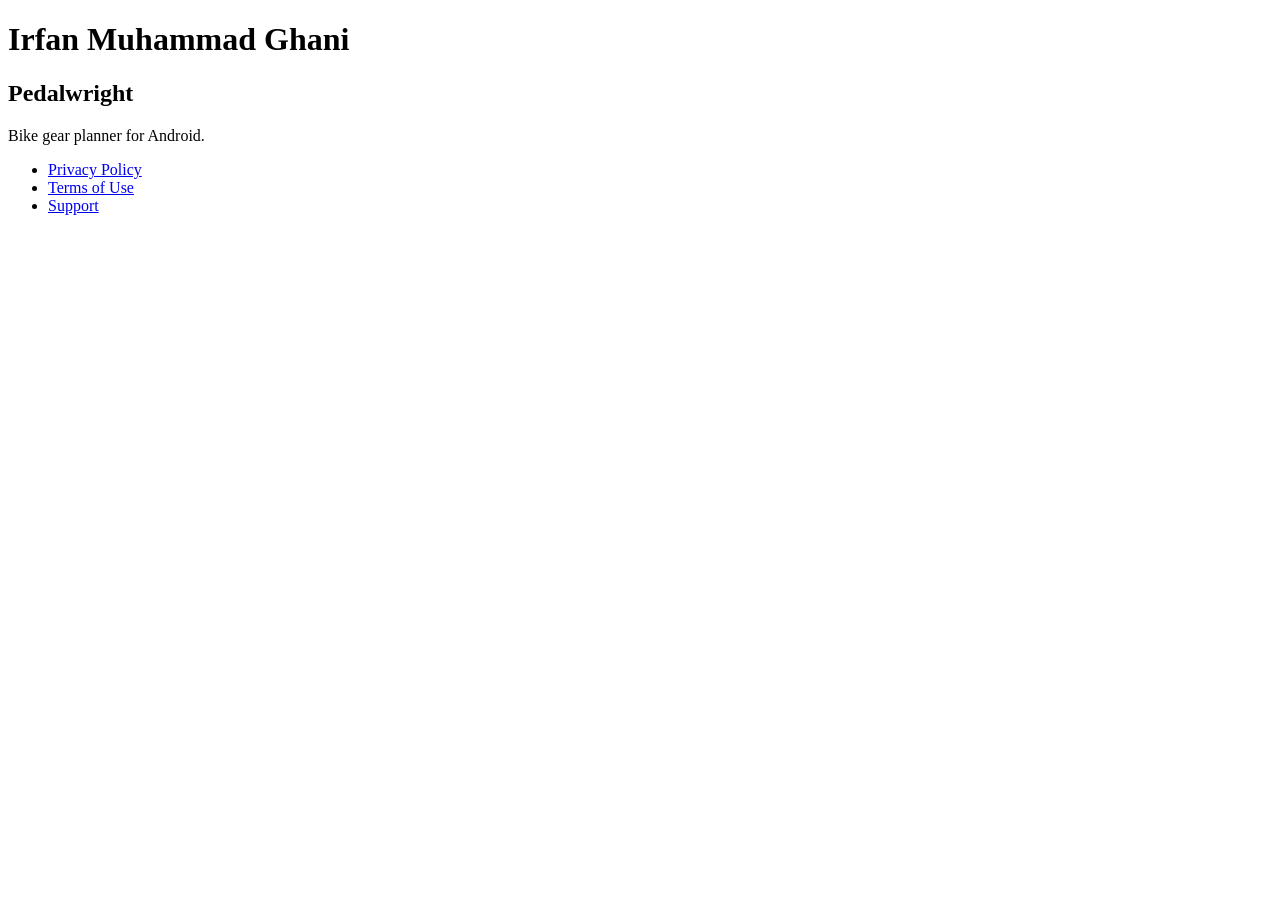
==== index.html @ b53b1fc2 "app-ads.txt and a small developer page Co-Authored-By: Claude Sonnet 5.5 <noreply@anthropic.com>" ====
<!doctype html>
<html lang="en">
<head>
<meta charset="utf-8">
<meta name="viewport" content="width=device-width, initial-scale=1">
<title>Irfan Muhammad Ghani: apps</title>
</head>
<body>
<h1>Irfan Muhammad Ghani</h1>
<h2>Pedalwright</h2>
<p>Bike gear planner for Android.</p>
<ul>
<li><a href="https://www.kangghani.com/p/pedalwright-privacy.html">Privacy Policy</a></li>
<li><a href="https://www.kangghani.com/p/pedalwright-terms.html">Terms of Use</a></li>
<li><a href="https://www.kangghani.com/p/pedalwright-support.html">Support</a></li>
</ul>
</body>
</html>
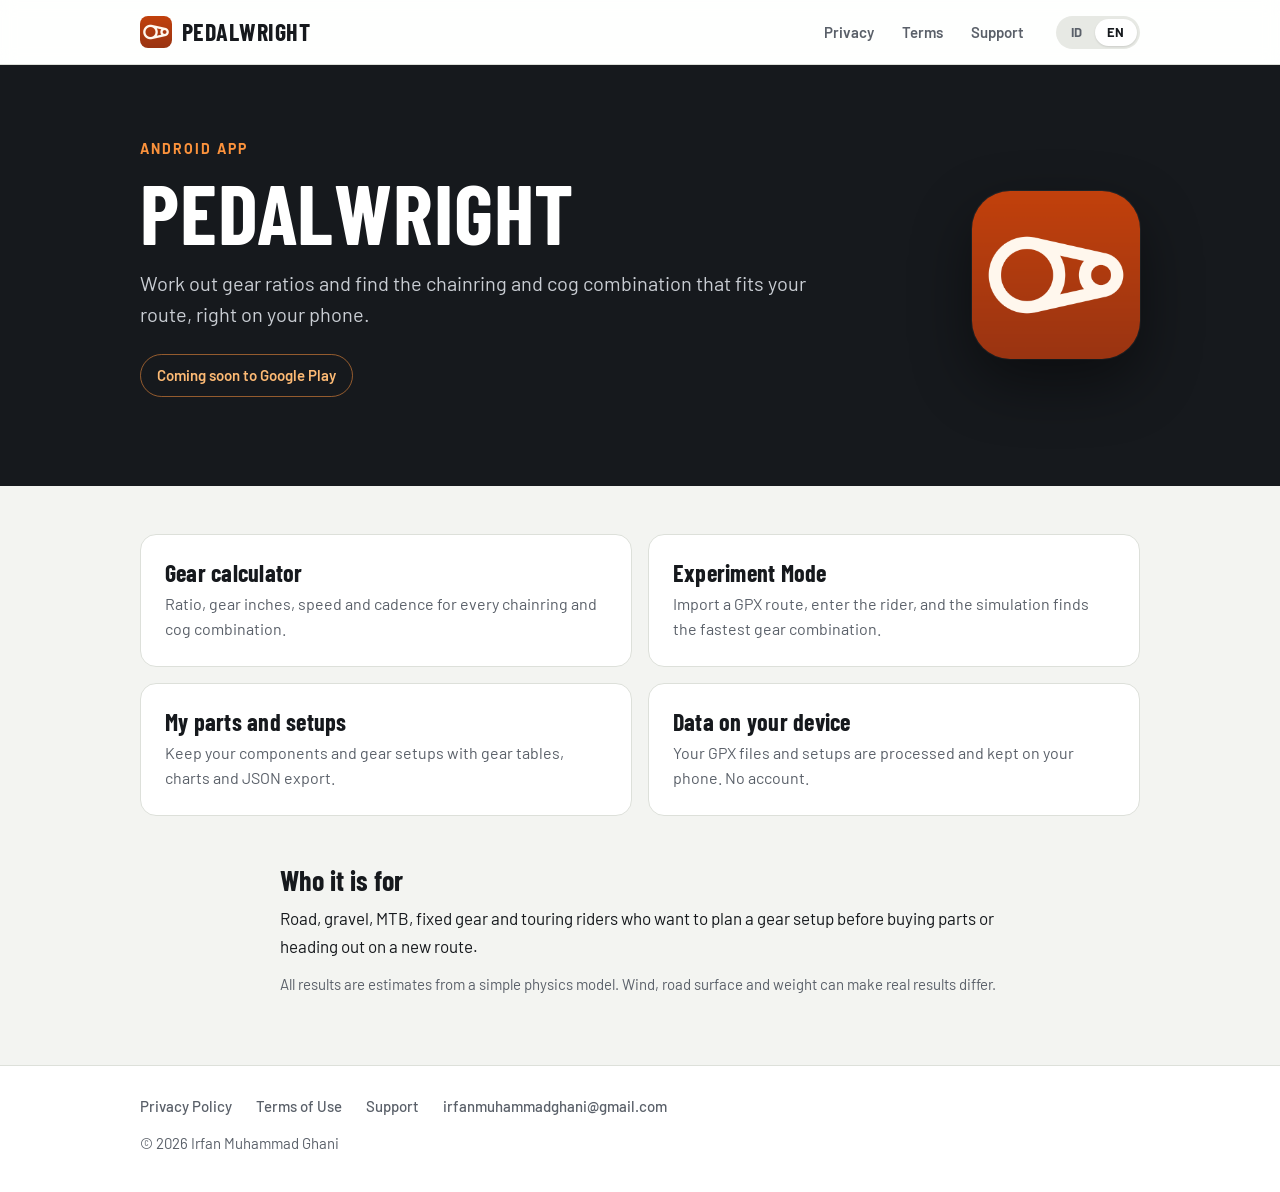
==== commit 6af45531: "Developer site: Pedalwright page, privacy, terms and support Built from the store drafts by tool/sit" ====
--- a/index.html
+++ b/index.html
@@ -3,16 +3,75 @@
 <head>
 <meta charset="utf-8">
 <meta name="viewport" content="width=device-width, initial-scale=1">
-<title>Irfan Muhammad Ghani: apps</title>
+<title>Pedalwright: Bike Gear Planner</title>
+<meta name="description" content="Calculate gear ratios and find the chainring and cog combination for a GPX route.">
+<meta name="theme-color" content="#16191D">
+<link rel="icon" href="/assets/icon.png" type="image/png">
+<link rel="canonical" href="https://img88.github.io/">
+<link rel="preload" href="/assets/fonts/Barlow-Regular.ttf" as="font" type="font/ttf" crossorigin>
+<link rel="stylesheet" href="/assets/site.css">
+<script src="/assets/site.js" defer></script>
 </head>
-<body>
-<h1>Irfan Muhammad Ghani</h1>
-<h2>Pedalwright</h2>
-<p>Bike gear planner for Android.</p>
-<ul>
-<li><a href="https://www.kangghani.com/p/pedalwright-privacy.html">Privacy Policy</a></li>
-<li><a href="https://www.kangghani.com/p/pedalwright-terms.html">Terms of Use</a></li>
-<li><a href="https://www.kangghani.com/p/pedalwright-support.html">Support</a></li>
-</ul>
+<body class="landing">
+<header class="top">
+  <div class="wrap bar">
+    <a class="brand" href="/"><img src="/assets/icon.png" alt="" width="32" height="32"><span>Pedalwright</span></a>
+    <nav aria-label="Main">
+      <a href="/pedalwright/privacy/"><span data-l="id">Privasi</span><span data-l="en">Privacy</span></a>
+      <a href="/pedalwright/terms/"><span data-l="id">Syarat</span><span data-l="en">Terms</span></a>
+      <a href="/pedalwright/support/"><span data-l="id">Dukungan</span><span data-l="en">Support</span></a>
+    </nav>
+    <div class="lang" role="group" aria-label="Language">
+      <button type="button" data-set="id">ID</button><button type="button" data-set="en">EN</button>
+    </div>
+  </div>
+</header>
+<main>
+  <section class="hero">
+    <div class="wrap hero-grid">
+      <div>
+        <p class="eyebrow"><span data-l="id">Aplikasi Android</span><span data-l="en">Android app</span></p>
+        <h1>Pedalwright</h1>
+        <p class="lead"><span data-l="id">Hitung rasio gir dan cari kombinasi chainring dan cog yang paling pas untuk rute Anda, langsung di ponsel.</span><span data-l="en">Work out gear ratios and find the chainring and cog combination that fits your route, right on your phone.</span></p>
+        <p><span class="badge"><span data-l="id">Segera di Google Play</span><span data-l="en">Coming soon to Google Play</span></span></p>
+      </div>
+      <img class="hero-icon" src="/assets/icon.png" alt="Pedalwright" width="168" height="168">
+    </div>
+  </section>
+  <section class="wrap features" aria-label="Features">
+    <article class="feature">
+      <h3><span data-l="id">Kalkulator gir</span><span data-l="en">Gear calculator</span></h3>
+      <p><span data-l="id">Rasio, gear inches, kecepatan, dan cadence untuk setiap kombinasi chainring dan cog.</span><span data-l="en">Ratio, gear inches, speed and cadence for every chainring and cog combination.</span></p>
+    </article>
+    <article class="feature">
+      <h3><span data-l="id">Experiment Mode</span><span data-l="en">Experiment Mode</span></h3>
+      <p><span data-l="id">Impor rute GPX, isi data pengendara, dan simulasi menunjukkan kombinasi gir tercepat.</span><span data-l="en">Import a GPX route, enter the rider, and the simulation finds the fastest gear combination.</span></p>
+    </article>
+    <article class="feature">
+      <h3><span data-l="id">Part dan setup saya</span><span data-l="en">My parts and setups</span></h3>
+      <p><span data-l="id">Simpan komponen dan setelan gir lengkap dengan tabel gir, grafik, dan ekspor JSON.</span><span data-l="en">Keep your components and gear setups with gear tables, charts and JSON export.</span></p>
+    </article>
+    <article class="feature">
+      <h3><span data-l="id">Data di perangkat</span><span data-l="en">Data on your device</span></h3>
+      <p><span data-l="id">File GPX dan setelan Anda diproses dan disimpan di ponsel. Tanpa akun.</span><span data-l="en">Your GPX files and setups are processed and kept on your phone. No account.</span></p>
+    </article>
+  </section>
+  <section class="wrap who">
+    <h2><span data-l="id">Untuk siapa</span><span data-l="en">Who it is for</span></h2>
+    <p><span data-l="id">Pesepeda jalan raya, gravel, MTB, fixed gear, dan touring yang ingin merencanakan setelan gir sebelum membeli komponen atau berangkat ke rute baru.</span><span data-l="en">Road, gravel, MTB, fixed gear and touring riders who want to plan a gear setup before buying parts or heading out on a new route.</span></p>
+    <p class="note"><span data-l="id">Semua hasil adalah perkiraan dari model fisika sederhana. Angin, permukaan jalan, dan berat bisa membuat hasil nyata berbeda.</span><span data-l="en">All results are estimates from a simple physics model. Wind, road surface and weight can make real results differ.</span></p>
+  </section>
+</main>
+<footer class="foot">
+  <div class="wrap">
+    <div class="foot-links">
+      <a href="/pedalwright/privacy/"><span data-l="id">Kebijakan Privasi</span><span data-l="en">Privacy Policy</span></a>
+      <a href="/pedalwright/terms/"><span data-l="id">Syarat Penggunaan</span><span data-l="en">Terms of Use</span></a>
+      <a href="/pedalwright/support/"><span data-l="id">Dukungan</span><span data-l="en">Support</span></a>
+      <a href="mailto:irfanmuhammadghani@gmail.com">irfanmuhammadghani@gmail.com</a>
+    </div>
+    <p>&copy; 2026 Irfan Muhammad Ghani</p>
+  </div>
+</footer>
 </body>
 </html>
--- a/assets/site.css
+++ b/assets/site.css
@@ -0,0 +1,116 @@
+@font-face { font-family: "Barlow"; font-weight: 400; font-display: swap; src: url("/assets/fonts/Barlow-Regular.ttf") format("truetype"); }
+@font-face { font-family: "Barlow"; font-weight: 500; font-display: swap; src: url("/assets/fonts/Barlow-Medium.ttf") format("truetype"); }
+@font-face { font-family: "Barlow"; font-weight: 600; font-display: swap; src: url("/assets/fonts/Barlow-SemiBold.ttf") format("truetype"); }
+@font-face { font-family: "Barlow"; font-weight: 700; font-display: swap; src: url("/assets/fonts/Barlow-Bold.ttf") format("truetype"); }
+@font-face { font-family: "Barlow Condensed"; font-weight: 700; font-display: swap; src: url("/assets/fonts/BarlowCondensed-Bold.ttf") format("truetype"); }
+
+:root {
+  --bg: #F3F4F1;
+  --card: #FFFFFF;
+  --border: #DDE0DA;
+  --text: #16191D;
+  --muted: #5A6069;
+  --accent: #C2410C;
+  --accent-dark: #9A3412;
+  --accent-soft: #FFEDD5;
+  --accent-bright: #FB923C;
+  --dark: #16191D;
+  --dark-2: #23282E;
+  --on-dark: #C9CDD3;
+  --soft: #F7F8F5;
+  --radius: 16px;
+  --body: "Barlow", system-ui, -apple-system, "Segoe UI", Roboto, sans-serif;
+  --display: "Barlow Condensed", "Barlow", system-ui, sans-serif;
+}
+
+* { box-sizing: border-box; }
+html { -webkit-text-size-adjust: 100%; }
+body {
+  margin: 0;
+  background: var(--bg);
+  color: var(--text);
+  font: 400 17px/1.65 var(--body);
+  -webkit-font-smoothing: antialiased;
+}
+
+/* Language: both stay visible until the script picks one. */
+html[data-lang="id"] [data-l="en"],
+html[data-lang="en"] [data-l="id"] { display: none; }
+
+a { color: var(--accent); text-underline-offset: 3px; }
+a:hover { color: var(--accent-dark); }
+a:focus-visible, button:focus-visible { outline: 3px solid var(--accent-bright); outline-offset: 2px; border-radius: 6px; }
+
+.wrap { width: 100%; max-width: 1040px; margin: 0 auto; padding: 0 20px; }
+
+/* Top bar */
+.top { position: sticky; top: 0; z-index: 10; background: rgba(255,255,255,.92); backdrop-filter: blur(8px); border-bottom: 1px solid var(--border); }
+.bar { display: flex; align-items: center; gap: 20px; min-height: 64px; }
+.brand { display: flex; align-items: center; gap: 10px; color: var(--text); text-decoration: none; font: 700 24px/1 var(--display); letter-spacing: .02em; text-transform: uppercase; margin-right: auto; }
+.brand img { border-radius: 8px; display: block; }
+.bar nav { display: flex; gap: 4px; }
+.bar nav a { padding: 8px 12px; border-radius: 10px; color: var(--muted); text-decoration: none; font-weight: 600; font-size: 15px; }
+.bar nav a:hover { background: var(--soft); color: var(--text); }
+.bar nav a[aria-current="page"] { color: var(--accent); background: var(--accent-soft); }
+.lang { display: inline-flex; background: #E7E9E4; border-radius: 999px; padding: 3px; }
+.lang button { border: 0; background: transparent; color: var(--muted); font: 700 13px/1 var(--body); letter-spacing: .04em; padding: 7px 12px; border-radius: 999px; cursor: pointer; }
+.lang button[aria-pressed="true"] { background: var(--card); color: var(--text); box-shadow: 0 1px 2px rgba(0,0,0,.12); }
+
+/* Landing */
+.hero { background: var(--dark); color: #fff; }
+.hero-grid { display: grid; grid-template-columns: 1fr auto; align-items: center; gap: 40px; padding-top: 72px; padding-bottom: 72px; }
+.eyebrow { margin: 0 0 12px; color: var(--accent-bright); font-weight: 700; font-size: 14px; letter-spacing: .14em; text-transform: uppercase; }
+.hero h1 { margin: 0 0 16px; font: 700 clamp(48px, 9vw, 84px)/.95 var(--display); letter-spacing: .01em; text-transform: uppercase; }
+.lead { margin: 0 0 24px; max-width: 34em; color: var(--on-dark); font-size: 20px; line-height: 1.55; }
+.badge { display: inline-block; padding: 8px 16px; border: 1px solid rgba(251,146,60,.55); border-radius: 999px; color: #FDBA74; font-weight: 600; font-size: 15px; }
+.hero-icon { border-radius: 38px; box-shadow: 0 24px 60px rgba(0,0,0,.45), 0 0 0 1px rgba(255,255,255,.06); display: block; }
+
+.features { display: grid; grid-template-columns: repeat(2, 1fr); gap: 16px; padding-top: 48px; padding-bottom: 8px; }
+.feature { background: var(--card); border: 1px solid var(--border); border-radius: var(--radius); padding: 24px; }
+.feature h3 { margin: 0 0 6px; font: 700 24px/1.15 var(--display); letter-spacing: .01em; }
+.feature p { margin: 0; color: var(--muted); font-size: 16px; line-height: 1.55; }
+
+.who { padding-top: 40px; padding-bottom: 56px; max-width: 760px; margin-left: auto; margin-right: auto; }
+.who h2 { margin: 0 0 8px; font: 700 28px/1.15 var(--display); }
+.who p { margin: 0 0 12px; }
+.who .note { color: var(--muted); font-size: 15px; }
+
+/* Documents */
+.doc { max-width: 800px; padding-top: 48px; padding-bottom: 64px; }
+.doc h1 { margin: 0 0 24px; font: 700 clamp(36px, 7vw, 52px)/1.05 var(--display); letter-spacing: .01em; }
+.card { background: var(--card); border: 1px solid var(--border); border-radius: var(--radius); padding: 36px 40px; }
+.card > h2:first-child { margin-top: 0; }
+.card .meta + h2 { margin-top: 28px; }
+.card h2 { margin: 36px 0 10px; font: 700 26px/1.15 var(--display); letter-spacing: .01em; }
+.card p { margin: 0 0 14px; }
+.card ul { margin: 0 0 16px; padding-left: 22px; }
+.card li { margin: 0 0 8px; padding-left: 2px; }
+.card li::marker { color: var(--accent); }
+.card strong { font-weight: 600; }
+.meta { background: var(--soft); border: 1px solid var(--border); border-radius: 12px; padding: 14px 18px; color: var(--muted); font-size: 15px; line-height: 1.6; }
+.meta strong { color: var(--text); }
+
+/* Footer */
+.foot { border-top: 1px solid var(--border); background: var(--card); padding: 28px 0 36px; color: var(--muted); font-size: 15px; }
+.foot-links { display: flex; flex-wrap: wrap; gap: 8px 24px; margin-bottom: 12px; }
+.foot-links a { color: var(--muted); text-decoration: none; font-weight: 500; }
+.foot-links a:hover { color: var(--accent); text-decoration: underline; }
+.foot p { margin: 0; }
+
+@media (max-width: 720px) {
+  body { font-size: 16px; }
+  .bar { flex-wrap: wrap; row-gap: 4px; padding-top: 10px; padding-bottom: 10px; }
+  .brand { font-size: 22px; }
+  .bar nav { order: 3; width: 100%; margin-left: -12px; overflow-x: auto; }
+  .hero-grid { grid-template-columns: 1fr; gap: 28px; padding-top: 44px; padding-bottom: 48px; }
+  .hero-icon { order: -1; width: 104px; height: 104px; border-radius: 24px; }
+  .lead { font-size: 18px; }
+  .features { grid-template-columns: 1fr; padding-top: 32px; }
+  .card { padding: 24px 20px; }
+  .doc { padding-top: 32px; padding-bottom: 40px; }
+}
+@media print {
+  .top, .foot, .lang { display: none; }
+  body { background: #fff; }
+  .card { border: 0; padding: 0; }
+}
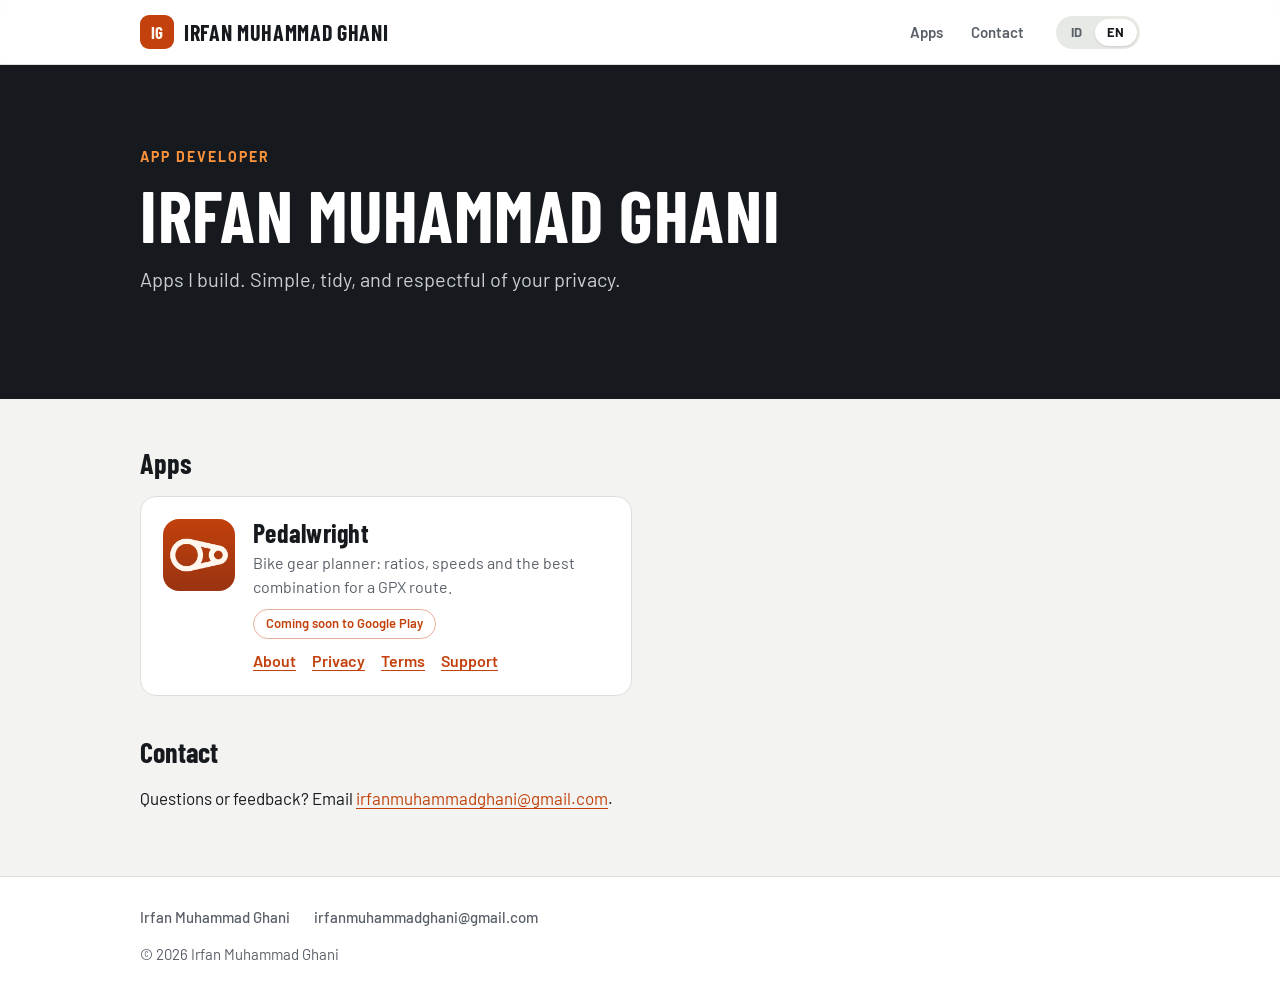
==== commit 3c7b5826: "Developer site for all apps: home lists the apps, each app has its own page Co-Authored-By: Claude S" ====
--- a/index.html
+++ b/index.html
@@ -3,23 +3,22 @@
 <head>
 <meta charset="utf-8">
 <meta name="viewport" content="width=device-width, initial-scale=1">
-<title>Pedalwright: Bike Gear Planner</title>
-<meta name="description" content="Calculate gear ratios and find the chainring and cog combination for a GPX route.">
+<title>Irfan Muhammad Ghani: apps</title>
+<meta name="description" content="Apps by Irfan Muhammad Ghani.">
 <meta name="theme-color" content="#16191D">
-<link rel="icon" href="/assets/icon.png" type="image/png">
+<link rel="icon" href="/assets/favicon.svg" type="image/svg+xml">
 <link rel="canonical" href="https://img88.github.io/">
 <link rel="preload" href="/assets/fonts/Barlow-Regular.ttf" as="font" type="font/ttf" crossorigin>
 <link rel="stylesheet" href="/assets/site.css">
 <script src="/assets/site.js" defer></script>
 </head>
-<body class="landing">
+<body class="home">
 <header class="top">
   <div class="wrap bar">
-    <a class="brand" href="/"><img src="/assets/icon.png" alt="" width="32" height="32"><span>Pedalwright</span></a>
+    <a class="brand" href="/"><span class="mark" aria-hidden="true">IG</span><span>Irfan Muhammad Ghani</span></a>
     <nav aria-label="Main">
-      <a href="/pedalwright/privacy/"><span data-l="id">Privasi</span><span data-l="en">Privacy</span></a>
-      <a href="/pedalwright/terms/"><span data-l="id">Syarat</span><span data-l="en">Terms</span></a>
-      <a href="/pedalwright/support/"><span data-l="id">Dukungan</span><span data-l="en">Support</span></a>
+      <a href="/#apps"><span data-l="id">Aplikasi</span><span data-l="en">Apps</span></a>
+      <a href="mailto:irfanmuhammadghani@gmail.com"><span data-l="id">Kontak</span><span data-l="en">Contact</span></a>
     </nav>
     <div class="lang" role="group" aria-label="Language">
       <button type="button" data-set="id">ID</button><button type="button" data-set="en">EN</button>
@@ -27,47 +26,42 @@
   </div>
 </header>
 <main>
-  <section class="hero">
-    <div class="wrap hero-grid">
-      <div>
-        <p class="eyebrow"><span data-l="id">Aplikasi Android</span><span data-l="en">Android app</span></p>
-        <h1>Pedalwright</h1>
-        <p class="lead"><span data-l="id">Hitung rasio gir dan cari kombinasi chainring dan cog yang paling pas untuk rute Anda, langsung di ponsel.</span><span data-l="en">Work out gear ratios and find the chainring and cog combination that fits your route, right on your phone.</span></p>
-        <p><span class="badge"><span data-l="id">Segera di Google Play</span><span data-l="en">Coming soon to Google Play</span></span></p>
-      </div>
-      <img class="hero-icon" src="/assets/icon.png" alt="Pedalwright" width="168" height="168">
+  <section class="hero home-hero">
+    <div class="wrap">
+      <p class="eyebrow"><span data-l="id">Pengembang aplikasi</span><span data-l="en">App developer</span></p>
+      <h1>Irfan Muhammad Ghani</h1>
+      <p class="lead"><span data-l="id">Aplikasi yang saya buat. Sederhana, rapi, dan menghargai privasi.</span><span data-l="en">Apps I build. Simple, tidy, and respectful of your privacy.</span></p>
     </div>
   </section>
-  <section class="wrap features" aria-label="Features">
-    <article class="feature">
-      <h3><span data-l="id">Kalkulator gir</span><span data-l="en">Gear calculator</span></h3>
-      <p><span data-l="id">Rasio, gear inches, kecepatan, dan cadence untuk setiap kombinasi chainring dan cog.</span><span data-l="en">Ratio, gear inches, speed and cadence for every chainring and cog combination.</span></p>
+  <section class="wrap apps" id="apps">
+    <h2><span data-l="id">Aplikasi</span><span data-l="en">Apps</span></h2>
+    <div class="app-grid">
+    <article class="app-card">
+      <img src="/pedalwright/icon.png" alt="" width="72" height="72">
+      <div class="app-body">
+        <h3><a href="/pedalwright/">Pedalwright</a></h3>
+        <p><span data-l="id">Perencana gir sepeda: rasio, kecepatan, dan kombinasi terbaik untuk rute GPX.</span><span data-l="en">Bike gear planner: ratios, speeds and the best combination for a GPX route.</span></p>
+        <p class="app-meta"><span class="badge"><span data-l="id">Segera di Google Play</span><span data-l="en">Coming soon to Google Play</span></span></p>
+        <p class="app-links">
+          <a href="/pedalwright/"><span data-l="id">Tentang</span><span data-l="en">About</span></a>
+          <a href="/pedalwright/privacy/"><span data-l="id">Privasi</span><span data-l="en">Privacy</span></a>
+          <a href="/pedalwright/terms/"><span data-l="id">Syarat</span><span data-l="en">Terms</span></a>
+          <a href="/pedalwright/support/"><span data-l="id">Dukungan</span><span data-l="en">Support</span></a>
+        </p>
+      </div>
     </article>
-    <article class="feature">
-      <h3><span data-l="id">Experiment Mode</span><span data-l="en">Experiment Mode</span></h3>
-      <p><span data-l="id">Impor rute GPX, isi data pengendara, dan simulasi menunjukkan kombinasi gir tercepat.</span><span data-l="en">Import a GPX route, enter the rider, and the simulation finds the fastest gear combination.</span></p>
-    </article>
-    <article class="feature">
-      <h3><span data-l="id">Part dan setup saya</span><span data-l="en">My parts and setups</span></h3>
-      <p><span data-l="id">Simpan komponen dan setelan gir lengkap dengan tabel gir, grafik, dan ekspor JSON.</span><span data-l="en">Keep your components and gear setups with gear tables, charts and JSON export.</span></p>
-    </article>
-    <article class="feature">
-      <h3><span data-l="id">Data di perangkat</span><span data-l="en">Data on your device</span></h3>
-      <p><span data-l="id">File GPX dan setelan Anda diproses dan disimpan di ponsel. Tanpa akun.</span><span data-l="en">Your GPX files and setups are processed and kept on your phone. No account.</span></p>
-    </article>
+    </div>
   </section>
-  <section class="wrap who">
-    <h2><span data-l="id">Untuk siapa</span><span data-l="en">Who it is for</span></h2>
-    <p><span data-l="id">Pesepeda jalan raya, gravel, MTB, fixed gear, dan touring yang ingin merencanakan setelan gir sebelum membeli komponen atau berangkat ke rute baru.</span><span data-l="en">Road, gravel, MTB, fixed gear and touring riders who want to plan a gear setup before buying parts or heading out on a new route.</span></p>
-    <p class="note"><span data-l="id">Semua hasil adalah perkiraan dari model fisika sederhana. Angin, permukaan jalan, dan berat bisa membuat hasil nyata berbeda.</span><span data-l="en">All results are estimates from a simple physics model. Wind, road surface and weight can make real results differ.</span></p>
+  <section class="wrap contact">
+    <h2><span data-l="id">Kontak</span><span data-l="en">Contact</span></h2>
+    <p><span data-l="id">Pertanyaan atau masukan? Kirim email ke</span><span data-l="en">Questions or feedback? Email</span> <a href="mailto:irfanmuhammadghani@gmail.com">irfanmuhammadghani@gmail.com</a>.</p>
   </section>
 </main>
 <footer class="foot">
   <div class="wrap">
     <div class="foot-links">
-      <a href="/pedalwright/privacy/"><span data-l="id">Kebijakan Privasi</span><span data-l="en">Privacy Policy</span></a>
-      <a href="/pedalwright/terms/"><span data-l="id">Syarat Penggunaan</span><span data-l="en">Terms of Use</span></a>
-      <a href="/pedalwright/support/"><span data-l="id">Dukungan</span><span data-l="en">Support</span></a>
+      <a href="/">Irfan Muhammad Ghani</a>
+      
       <a href="mailto:irfanmuhammadghani@gmail.com">irfanmuhammadghani@gmail.com</a>
     </div>
     <p>&copy; 2026 Irfan Muhammad Ghani</p>
--- a/assets/site.css
+++ b/assets/site.css
@@ -46,8 +46,8 @@
 /* Top bar */
 .top { position: sticky; top: 0; z-index: 10; background: rgba(255,255,255,.92); backdrop-filter: blur(8px); border-bottom: 1px solid var(--border); }
 .bar { display: flex; align-items: center; gap: 20px; min-height: 64px; }
-.brand { display: flex; align-items: center; gap: 10px; color: var(--text); text-decoration: none; font: 700 24px/1 var(--display); letter-spacing: .02em; text-transform: uppercase; margin-right: auto; }
-.brand img { border-radius: 8px; display: block; }
+.brand { display: flex; align-items: center; gap: 10px; color: var(--text); text-decoration: none; font: 700 22px/1 var(--display); letter-spacing: .03em; text-transform: uppercase; margin-right: auto; }
+.brand .mark { display: grid; place-items: center; width: 34px; height: 34px; border-radius: 9px; background: var(--accent); color: #FFF7ED; font: 700 17px/1 var(--display); letter-spacing: .02em; }
 .bar nav { display: flex; gap: 4px; }
 .bar nav a { padding: 8px 12px; border-radius: 10px; color: var(--muted); text-decoration: none; font-weight: 600; font-size: 15px; }
 .bar nav a:hover { background: var(--soft); color: var(--text); }
@@ -70,10 +70,34 @@
 .feature h3 { margin: 0 0 6px; font: 700 24px/1.15 var(--display); letter-spacing: .01em; }
 .feature p { margin: 0; color: var(--muted); font-size: 16px; line-height: 1.55; }
 
-.who { padding-top: 40px; padding-bottom: 56px; max-width: 760px; margin-left: auto; margin-right: auto; }
+.who { padding-top: 40px; padding-bottom: 32px; }
 .who h2 { margin: 0 0 8px; font: 700 28px/1.15 var(--display); }
-.who p { margin: 0 0 12px; }
+.who p { margin: 0 0 12px; max-width: 44em; }
 .who .note { color: var(--muted); font-size: 15px; }
+
+/* Home */
+.home-hero .wrap { padding-top: 80px; padding-bottom: 80px; }
+.home-hero h1 { font-size: clamp(40px, 7.5vw, 72px); }
+.apps { padding-top: 48px; }
+.apps h2, .contact h2 { margin: 0 0 16px; font: 700 28px/1.15 var(--display); }
+.app-grid { display: grid; grid-template-columns: repeat(auto-fill, minmax(360px, 1fr)); gap: 16px; }
+.app-card { display: flex; gap: 18px; background: var(--card); border: 1px solid var(--border); border-radius: var(--radius); padding: 22px; }
+.app-card img { border-radius: 16px; flex: none; align-self: flex-start; }
+.app-body h3 { margin: 0 0 4px; font: 700 26px/1.1 var(--display); letter-spacing: .01em; }
+.app-body h3 a { color: var(--text); text-decoration: none; }
+.app-body h3 a:hover { color: var(--accent); }
+.app-body p { margin: 0 0 10px; color: var(--muted); font-size: 16px; line-height: 1.5; }
+.app-meta .badge { border-color: rgba(194,65,12,.4); color: var(--accent); font-size: 13px; padding: 4px 12px; }
+.app-links { display: flex; flex-wrap: wrap; gap: 4px 16px; margin-bottom: 0 !important; font-size: 15px; font-weight: 600; }
+.contact { padding-top: 40px; padding-bottom: 64px; }
+.contact p { margin: 0; max-width: 44em; }
+.crumbs { margin: 0 0 14px; font-size: 14px; font-weight: 600; letter-spacing: .02em; color: var(--muted); }
+.crumbs a { color: var(--muted); text-decoration: none; }
+.crumbs a:hover { color: var(--accent); text-decoration: underline; }
+.hero .crumbs, .hero .crumbs a { color: var(--on-dark); }
+.legal-links { display: flex; flex-wrap: wrap; gap: 10px 12px; padding-bottom: 64px; }
+.legal-links a { padding: 10px 16px; background: var(--card); border: 1px solid var(--border); border-radius: 12px; color: var(--text); text-decoration: none; font-weight: 600; font-size: 15px; }
+.legal-links a:hover { border-color: var(--accent); color: var(--accent); }
 
 /* Documents */
 .doc { max-width: 800px; padding-top: 48px; padding-bottom: 64px; }
@@ -100,12 +124,15 @@
 @media (max-width: 720px) {
   body { font-size: 16px; }
   .bar { flex-wrap: wrap; row-gap: 4px; padding-top: 10px; padding-bottom: 10px; }
-  .brand { font-size: 22px; }
-  .bar nav { order: 3; width: 100%; margin-left: -12px; overflow-x: auto; }
+  .brand { font-size: 20px; }
+  .bar nav { order: 3; width: 100%; margin-left: -12px; }
   .hero-grid { grid-template-columns: 1fr; gap: 28px; padding-top: 44px; padding-bottom: 48px; }
   .hero-icon { order: -1; width: 104px; height: 104px; border-radius: 24px; }
   .lead { font-size: 18px; }
-  .features { grid-template-columns: 1fr; padding-top: 32px; }
+  .features, .app-grid { grid-template-columns: 1fr; }
+  .features { padding-top: 32px; }
+  .home-hero .wrap { padding-top: 48px; padding-bottom: 48px; }
+  .app-card { padding: 18px; gap: 14px; }
   .card { padding: 24px 20px; }
   .doc { padding-top: 32px; padding-bottom: 40px; }
 }
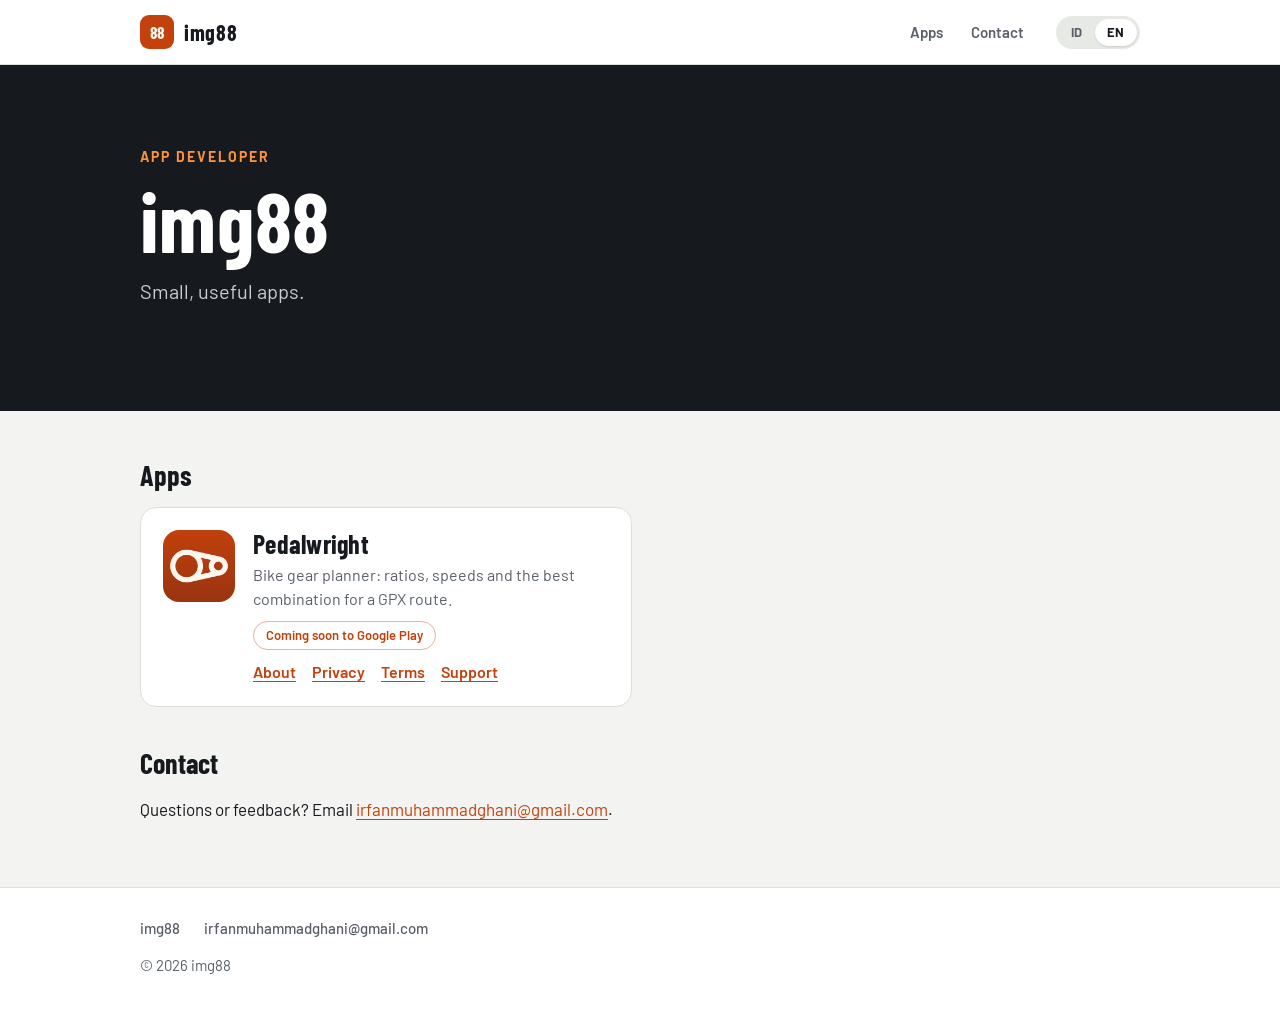
==== commit 4e2b5c39: "Site shows img88 and a shorter tagline Co-Authored-By: Claude Sonnet 5.5 <noreply@anthropic.com>" ====
--- a/index.html
+++ b/index.html
@@ -3,8 +3,8 @@
 <head>
 <meta charset="utf-8">
 <meta name="viewport" content="width=device-width, initial-scale=1">
-<title>Irfan Muhammad Ghani: apps</title>
-<meta name="description" content="Apps by Irfan Muhammad Ghani.">
+<title>img88: apps</title>
+<meta name="description" content="Apps by img88.">
 <meta name="theme-color" content="#16191D">
 <link rel="icon" href="/assets/favicon.svg" type="image/svg+xml">
 <link rel="canonical" href="https://img88.github.io/">
@@ -15,7 +15,7 @@
 <body class="home">
 <header class="top">
   <div class="wrap bar">
-    <a class="brand" href="/"><span class="mark" aria-hidden="true">IG</span><span>Irfan Muhammad Ghani</span></a>
+    <a class="brand" href="/"><span class="mark" aria-hidden="true">88</span><span>img88</span></a>
     <nav aria-label="Main">
       <a href="/#apps"><span data-l="id">Aplikasi</span><span data-l="en">Apps</span></a>
       <a href="mailto:irfanmuhammadghani@gmail.com"><span data-l="id">Kontak</span><span data-l="en">Contact</span></a>
@@ -29,8 +29,8 @@
   <section class="hero home-hero">
     <div class="wrap">
       <p class="eyebrow"><span data-l="id">Pengembang aplikasi</span><span data-l="en">App developer</span></p>
-      <h1>Irfan Muhammad Ghani</h1>
-      <p class="lead"><span data-l="id">Aplikasi yang saya buat. Sederhana, rapi, dan menghargai privasi.</span><span data-l="en">Apps I build. Simple, tidy, and respectful of your privacy.</span></p>
+      <h1>img88</h1>
+      <p class="lead"><span data-l="id">Aplikasi kecil yang berguna.</span><span data-l="en">Small, useful apps.</span></p>
     </div>
   </section>
   <section class="wrap apps" id="apps">
@@ -60,11 +60,11 @@
 <footer class="foot">
   <div class="wrap">
     <div class="foot-links">
-      <a href="/">Irfan Muhammad Ghani</a>
+      <a href="/">img88</a>
       
       <a href="mailto:irfanmuhammadghani@gmail.com">irfanmuhammadghani@gmail.com</a>
     </div>
-    <p>&copy; 2026 Irfan Muhammad Ghani</p>
+    <p>&copy; 2026 img88</p>
   </div>
 </footer>
 </body>
--- a/assets/site.css
+++ b/assets/site.css
@@ -47,6 +47,7 @@
 .top { position: sticky; top: 0; z-index: 10; background: rgba(255,255,255,.92); backdrop-filter: blur(8px); border-bottom: 1px solid var(--border); }
 .bar { display: flex; align-items: center; gap: 20px; min-height: 64px; }
 .brand { display: flex; align-items: center; gap: 10px; color: var(--text); text-decoration: none; font: 700 22px/1 var(--display); letter-spacing: .03em; text-transform: uppercase; margin-right: auto; }
+.brand { text-transform: none; }
 .brand .mark { display: grid; place-items: center; width: 34px; height: 34px; border-radius: 9px; background: var(--accent); color: #FFF7ED; font: 700 17px/1 var(--display); letter-spacing: .02em; }
 .bar nav { display: flex; gap: 4px; }
 .bar nav a { padding: 8px 12px; border-radius: 10px; color: var(--muted); text-decoration: none; font-weight: 600; font-size: 15px; }
@@ -77,7 +78,7 @@
 
 /* Home */
 .home-hero .wrap { padding-top: 80px; padding-bottom: 80px; }
-.home-hero h1 { font-size: clamp(40px, 7.5vw, 72px); }
+.home-hero h1 { font-size: clamp(48px, 9vw, 84px); text-transform: none; }
 .apps { padding-top: 48px; }
 .apps h2, .contact h2 { margin: 0 0 16px; font: 700 28px/1.15 var(--display); }
 .app-grid { display: grid; grid-template-columns: repeat(auto-fill, minmax(360px, 1fr)); gap: 16px; }
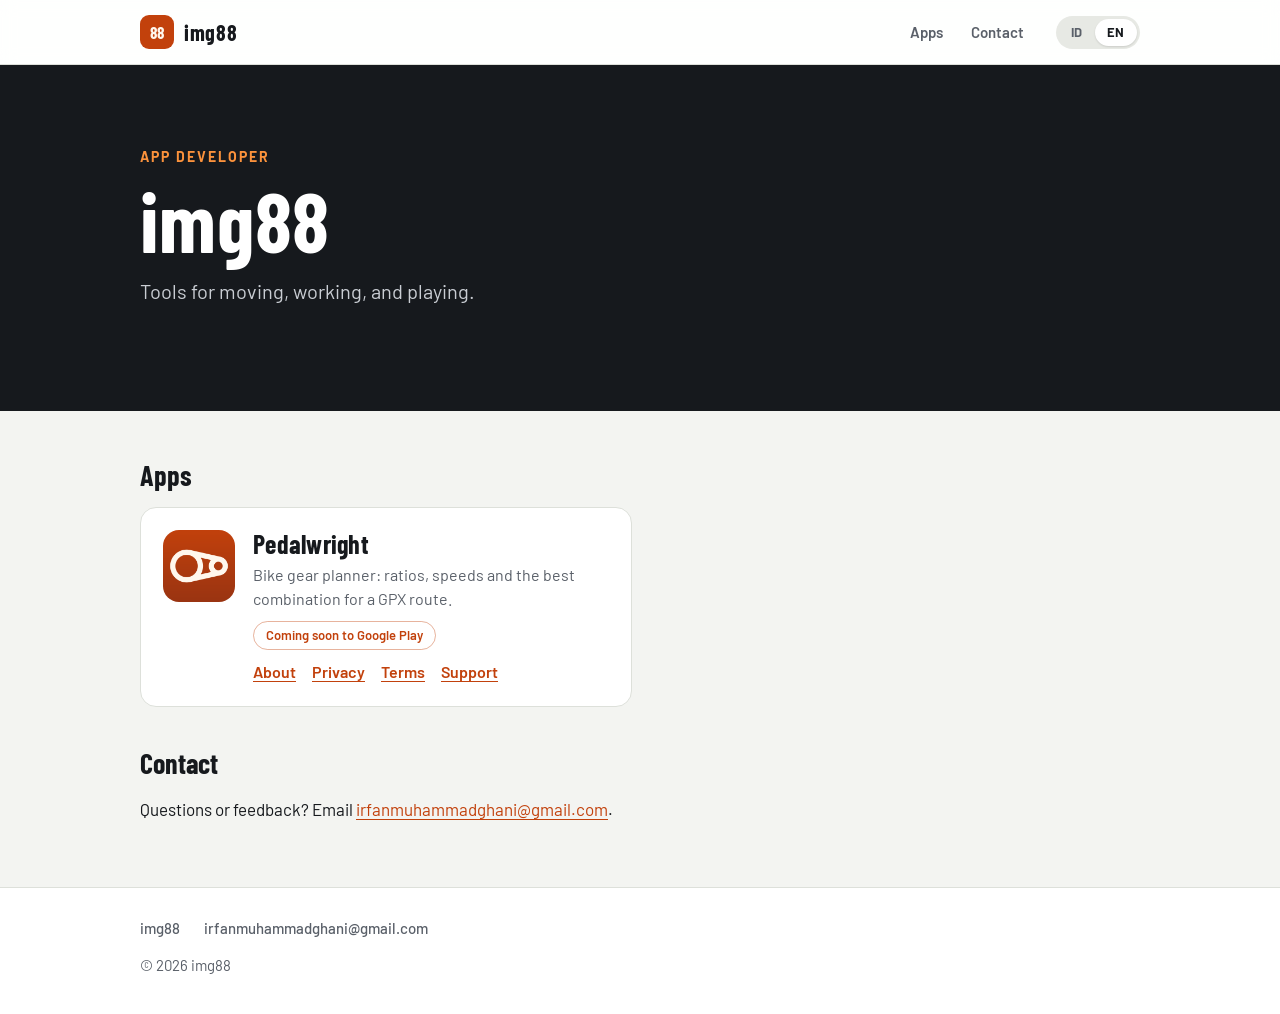
==== commit 8307d08d: "Tagline: Tools for moving, working, and playing Co-Authored-By: Claude Sonnet 5.5 <noreply@anthropic" ====
--- a/index.html
+++ b/index.html
@@ -30,7 +30,7 @@
     <div class="wrap">
       <p class="eyebrow"><span data-l="id">Pengembang aplikasi</span><span data-l="en">App developer</span></p>
       <h1>img88</h1>
-      <p class="lead"><span data-l="id">Aplikasi kecil yang berguna.</span><span data-l="en">Small, useful apps.</span></p>
+      <p class="lead"><span data-l="id">Tools untuk gerak, kerja, dan main.</span><span data-l="en">Tools for moving, working, and playing.</span></p>
     </div>
   </section>
   <section class="wrap apps" id="apps">
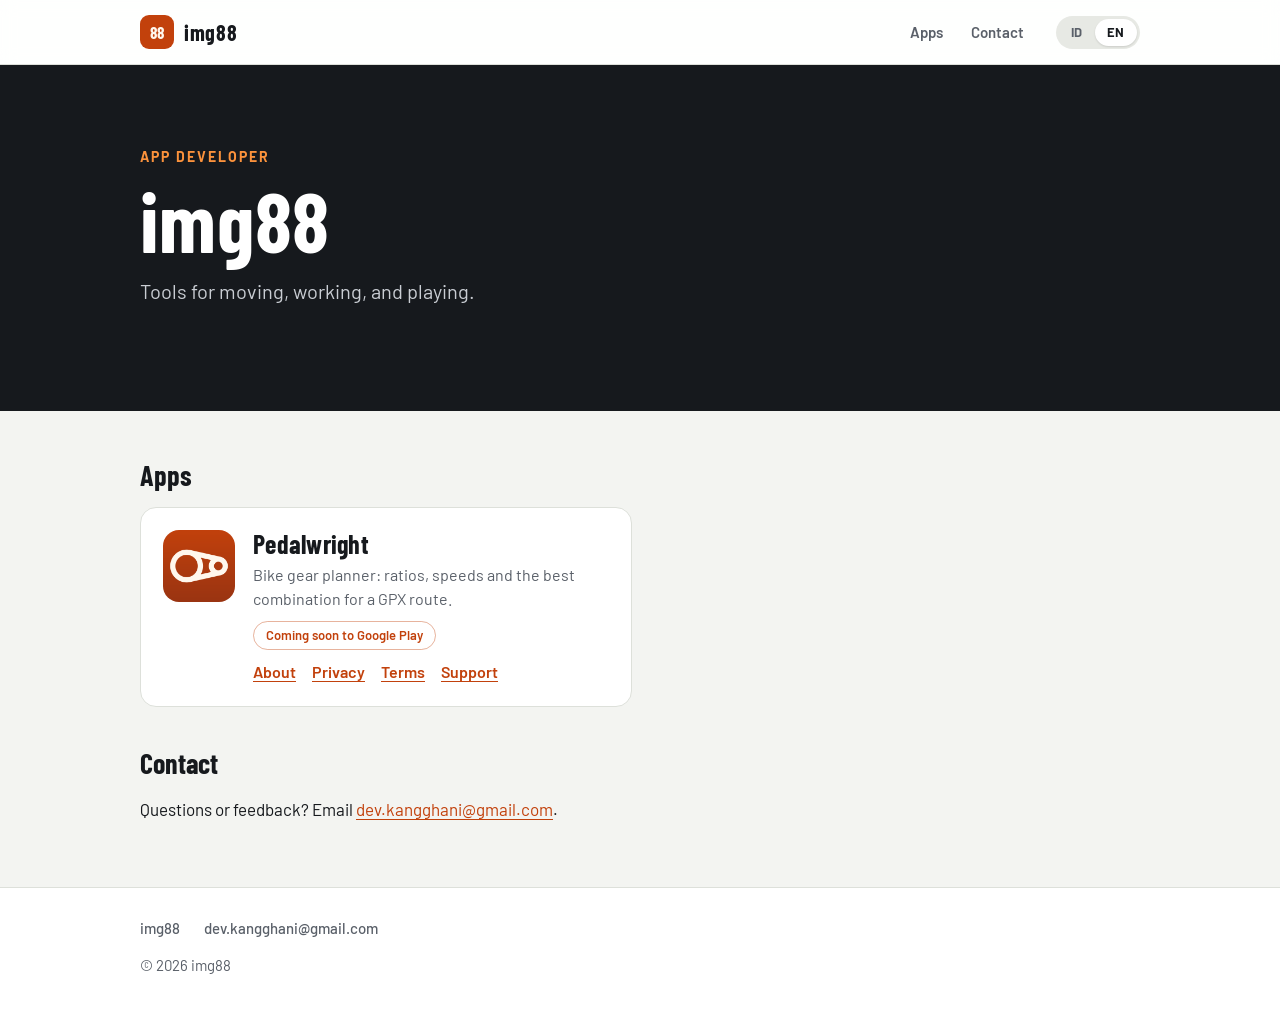
==== commit 857c49a8: "Contact email moves to dev.kangghani@gmail.com" ====
--- a/index.html
+++ b/index.html
@@ -7,7 +7,7 @@
 <meta name="description" content="Apps by img88.">
 <meta name="theme-color" content="#16191D">
 <link rel="icon" href="/assets/favicon.svg" type="image/svg+xml">
-<link rel="canonical" href="https://img88.github.io/">
+<link rel="canonical" href="https://apps.kangghani.com/">
 <link rel="preload" href="/assets/fonts/Barlow-Regular.ttf" as="font" type="font/ttf" crossorigin>
 <link rel="stylesheet" href="/assets/site.css">
 <script src="/assets/site.js" defer></script>
@@ -18,7 +18,7 @@
     <a class="brand" href="/"><span class="mark" aria-hidden="true">88</span><span>img88</span></a>
     <nav aria-label="Main">
       <a href="/#apps"><span data-l="id">Aplikasi</span><span data-l="en">Apps</span></a>
-      <a href="mailto:irfanmuhammadghani@gmail.com"><span data-l="id">Kontak</span><span data-l="en">Contact</span></a>
+      <a href="mailto:dev.kangghani@gmail.com"><span data-l="id">Kontak</span><span data-l="en">Contact</span></a>
     </nav>
     <div class="lang" role="group" aria-label="Language">
       <button type="button" data-set="id">ID</button><button type="button" data-set="en">EN</button>
@@ -54,7 +54,7 @@
   </section>
   <section class="wrap contact">
     <h2><span data-l="id">Kontak</span><span data-l="en">Contact</span></h2>
-    <p><span data-l="id">Pertanyaan atau masukan? Kirim email ke</span><span data-l="en">Questions or feedback? Email</span> <a href="mailto:irfanmuhammadghani@gmail.com">irfanmuhammadghani@gmail.com</a>.</p>
+    <p><span data-l="id">Pertanyaan atau masukan? Kirim email ke</span><span data-l="en">Questions or feedback? Email</span> <a href="mailto:dev.kangghani@gmail.com">dev.kangghani@gmail.com</a>.</p>
   </section>
 </main>
 <footer class="foot">
@@ -62,7 +62,7 @@
     <div class="foot-links">
       <a href="/">img88</a>
       
-      <a href="mailto:irfanmuhammadghani@gmail.com">irfanmuhammadghani@gmail.com</a>
+      <a href="mailto:dev.kangghani@gmail.com">dev.kangghani@gmail.com</a>
     </div>
     <p>&copy; 2026 img88</p>
   </div>
